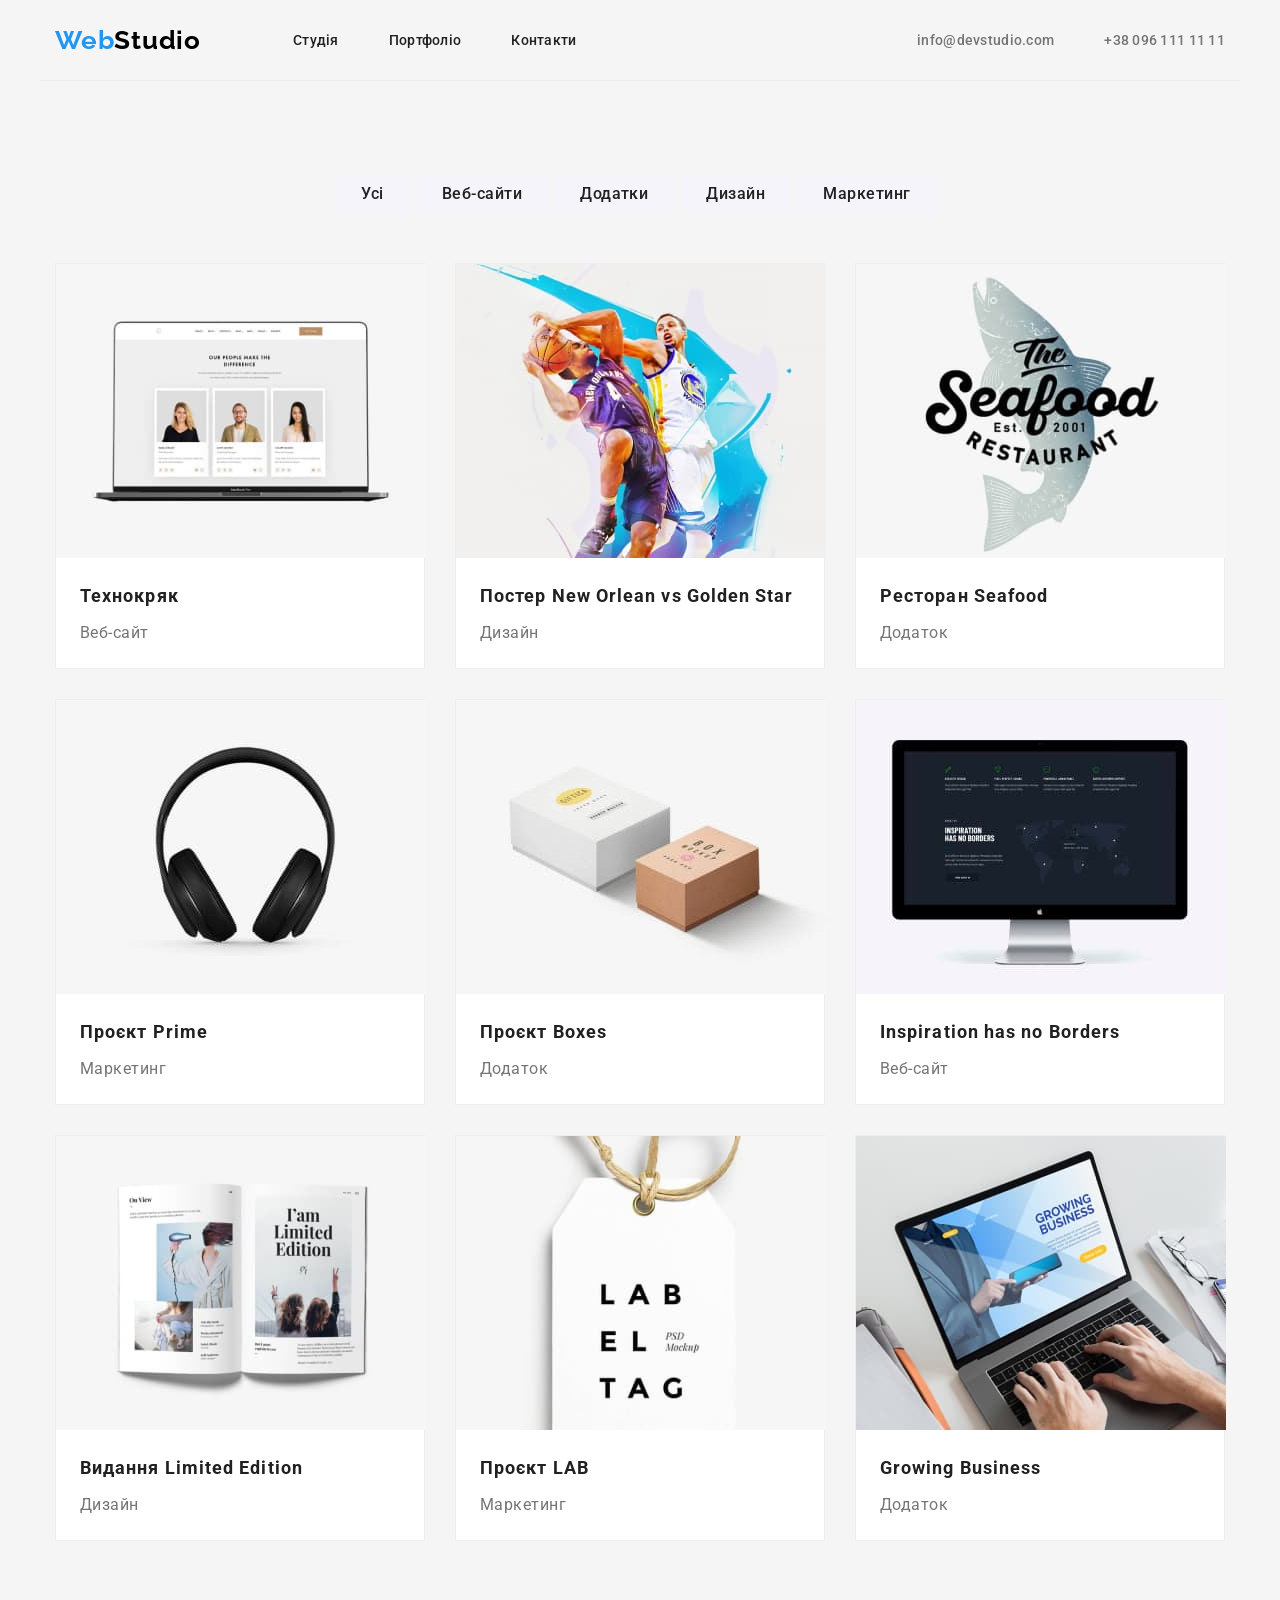
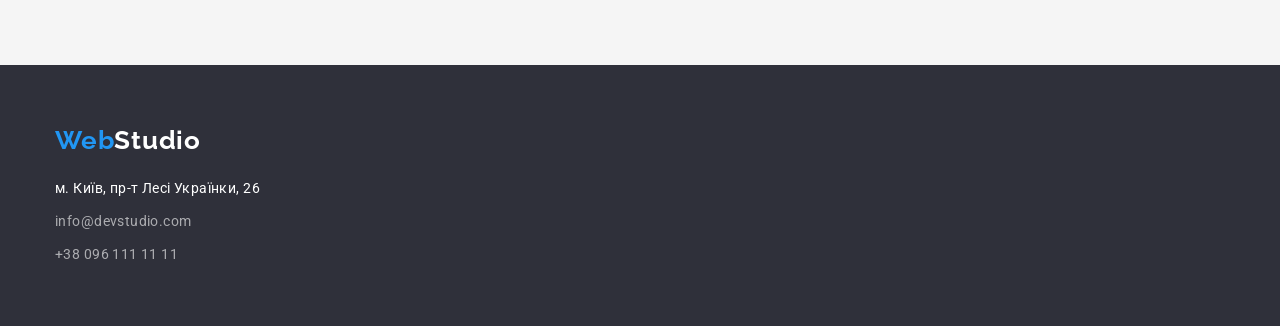
==== portfolio.html @ 557dc830 "Initial commit" ====
<!DOCTYPE html>
<html lang="uk">
  <head>
    <meta charset="UTF-8" />
    <meta http-equiv="X-UA-Compatible" content="IE=edge" />
    <meta name="viewport" content="width=device-width, initial-scale=1.0" />
    <link
      href="https://fonts.googleapis.com/css2?family=Raleway:wght@700&family=Roboto:wght@400;500;700;900&display=swap"
      rel="stylesheet"
    />
    <title>Портфоліо</title>
    <link
      rel="stylesheet"
      href="https://cdnjs.cloudflare.com/ajax/libs/modern-normalize/1.1.0/modern-normalize.min.css"
      integrity="sha512-wpPYUAdjBVSE4KJnH1VR1HeZfpl1ub8YT/NKx4PuQ5NmX2tKuGu6U/JRp5y+Y8XG2tV+wKQpNHVUX03MfMFn9Q=="
      crossorigin="anonymous"
      referrerpolicy="no-referrer"
    />
    <link rel="stylesheet" href="./css/styles.css" />
  </head>
  <body>
    <header class="header">
      <a href="./index.html" class="logotop"><span class="logotopblue">Web</span>Studio</a>
      <nav>
        <ul class="navigation">
          <li class="navigation-item"><a href="./index.html" class="navigation-link">Студія</a></li>
          <li class="navigation-item">
            <a href="./portfolio.html" class="navigation-link">Портфоліо</a>
          </li>
          <li class="navigation-item"><a href="" class="navigation-link">Контакти</a></li>
        </ul>
      </nav>
      <ul class="contact-top">
        <li class="contact-top-item">
          <a href="mailto:info@devstudio.com" class="infotop">info@devstudio.com</a>
        </li>
        <li class="contact-top-item">
          <a href="tel:+380961111111" class="infotop">+38 096 111 11 11</a>
        </li>
      </ul>
    </header>
    <main>
      <section class="section">
        <div class="container">
          <ul class="filter-list">
            <li class="item"><button type="button" class="filter-list-button">Усі</button></li>
            <li class="item">
              <button type="button" class="filter-list-button">Веб-сайти</button>
            </li>
            <li class="item"><button type="button" class="filter-list-button">Додатки</button></li>
            <li class="item"><button type="button" class="filter-list-button">Дизайн</button></li>
            <li class="item">
              <button type="button" class="filter-list-button">Маркетинг</button>
            </li>
          </ul>
          <ul class="project-list">
            <li class="project-list-item">
              <img
                src="./images/portfolio-photo/tehnokryak.jpg"
                alt="Проект Технокряк"
                class="img-project"
                width="370"
              />
              <div class="project-info">
              <h2 class="project-list-header">Технокряк</h2>
              <p class="project-list-text">Веб-сайт</p>
              </div>
            </li>
            <li class="project-list-item">
              <img
                src="./images/portfolio-photo/poster.jpg"
                alt="Постер New Orlean vs Golden Star"
                width="370"
              />
              <div class="project-info">
              <h2 class="project-list-header">Постер New Orlean vs Golden Star</h2>
              <p class="project-list-text">Дизайн</p>
            </div>
            </li>
            <li class="project-list-item">
              <img src="./images/portfolio-photo/seafood.jpg" alt="Ресторан Seafood" width="370" />
              <div class="project-info">
              <h2 class="project-list-header">Ресторан Seafood</h2>
              <p class="project-list-text">Додаток</p>
            </div>
            </li>
            <li class="project-list-item">
              <img src="./images/portfolio-photo/headphones.jpg" alt="Проєкт Prime" width="370" />
              <div class="project-info">
              <h2 class="project-list-header">Проєкт Prime</h2>
              <p class="project-list-text">Маркетинг</p>
            </div>
            </li>
            <li class="project-list-item">
              <img src="./images/portfolio-photo/boxes.jpg" alt="Проєкт Boxes" width="370" />
              <div class="project-info">
              <h2 class="project-list-header">Проєкт Boxes</h2>
              <p class="project-list-text">Додаток</p>
            </div>
            </li>
            <li class="project-list-item">
              <img
                src="./images/portfolio-photo/Inspiration-has-no-Borders.jpg"
                alt="Inspiration has no Borders"
                width="370"
              />
              <div class="project-info">
              <h2 class="project-list-header">Inspiration has no Borders</h2>
              <p class="project-list-text">Веб-сайт</p>
            </div>
            </li>
            <li class="project-list-item">
              <img
                src="./images/portfolio-photo/vydannia-limited-edition.jpg"
                alt="Видання Limited Edition"
                width="370"
              />
              <div class="project-info">
              <h2 class="project-list-header">Видання Limited Edition</h2>
              <p class="project-list-text">Дизайн</p>
            </div>
            </li>
            <li class="project-list-item">
              <img src="./images/portfolio-photo/project-lab.jpg" alt="Проєкт LAB" width="370" />
              <div class="project-info">
              <h2 class="project-list-header">Проєкт LAB</h2>
              <p class="project-list-text">Маркетинг</p>
            </div>
            </li>
            <li class="project-list-item">
              <img
                src="./images/portfolio-photo/growing-business.jpg"
                alt="Growing Business"
                width="370"
              />
              <div class="project-info">
              <h2 class="project-list-header">Growing Business</h2>
              <p class="project-list-text">Додаток</p>
            </div>
            </li>
          </ul>
        </div>
      </section>
    </main>
    <footer class="footer">
      <div class="container">
        <a href="./index.html" class="logo-bottom"><span class="logotopblue">Web</span>Studio</a>
        <address>
          <p class="address-text">м. Київ, пр-т Лесі Українки, 26</p>
          <a href="mailto:info@devstudio.com" class="address-contact">info@devstudio.com</a>
          <a href="tel:+380961111111" class="address-contact">+38 096 111 11 11</a>
        </address>
      </div>
    </footer>
  </body>
</html>
---- css/styles.css ----
:root {
  --text-color: #212121;
  --bgcolor: #F5F5F5;
  --active-color: #2196f3;
  --bgcolor-foter-top: #2f303a;
}

body {
  font-family: 'Roboto';
  background: var(--bgcolor);
  color: var(--text-color);
}

/* Reset tags */
h1,
h2,
h3,
h4,
h5,
h6,
p {
  margin: 0;
}

ul {
  list-style: none;
  margin: 0;
  padding: 0;
}

img {
  display: block;
}

/* end reset tags */

/* defult styles */
.container {
  width: 1200px;
  padding-left: 15px;
  padding-right: 15px;
  margin-left: auto;
  margin-right: auto;
}
.section {
  padding-top: 94px;
  padding-bottom: 94px;
}
.section + .section {
  padding-top: 0;
}

/* header*/

.header {
  display: flex;
  align-items: center;
  width: 1200px;
  padding-left: 15px;
  padding-right: 15px;
  margin-left: auto;
  margin-right: auto;

  border-bottom: 1px solid #ececec;
}
.logotop {
  margin-right: 92px;
  font-family: 'Raleway';
  font-style: normal;
  font-weight: 700;
  font-size: 26px;
  line-height: calc(31 / 26);
  letter-spacing: 0.03em;
  color: #000000;
  text-decoration: none;
}

.logotopblue {
  color: var(--active-color);
}

.navigation {
  display: flex;
  list-style-type: none;
}

.navigation-item {
  margin-right: 50px;
}

.navigation-item:last-child {
  margin-right: 0px;
}

.navigation-link {
  display: block;
  padding-top: 32px;
  padding-bottom: 32px;
  font-weight: 500;
  font-size: 14px;
  line-height: calc(16 / 14);
  letter-spacing: 0.02em;
  text-decoration: none;
  color: var(--text-color);
}

.navigation-link:hover,
.navigation-link:focus {
  color: var(--active-color);
}

.contact-top {
  margin-left: auto;
  display: flex;
}

.contact-top-item + .contact-top-item {
  margin-left: 50px;
}
.infotop {
  padding-top: 32px;
  padding-bottom: 32px;
  font-weight: 500;
  font-size: 14px;
  line-height: calc(16 / 14);
  letter-spacing: 0.02em;
  color: #757575;
  text-decoration: none;
}

.infotop:last-child {
  margin-right: 0px;
}

.infotop:hover,
.infotop:focus {
  color: var(--active-color);
}

/* end header */

/* main */

/* Hero Section */
.hero {
  background: var(--bgcolor-foter-top);
  padding-top: 200px;
  padding-bottom: 200px;
  text-align: center;
}
.hero-header {
  font-weight: 900;
  font-size: 44px;
  line-height: calc(60 / 44);
  letter-spacing: 0.06em;
  text-transform: uppercase;
  color: #ffffff;

  margin-bottom: 30px;
  margin-left: auto;
  margin-right: auto;
  width: 696px;
}
.hero-button {
  background: var(--active-color);
  box-shadow: 0px 4px 4px rgba(0, 0, 0, 0.15);
  border-radius: 4px;
  font-family: 'Roboto';
  font-weight: 700;
  font-size: 16px;
  line-height: calc(30 / 16);
  display: inline-block;
  letter-spacing: 0.06em;
  color: #ffffff;
  border: 0px;
  cursor: pointer;
  padding: 10px 32px;
}

/* advantages */
.advantages-list {
  list-style-type: none;
  display: flex;
}
.advantages-list .item {
  margin-right: 30px;
}
.item:last-child {
  margin-right: 0;
}
.advantages-header {
  margin-bottom: 10px;
  font-weight: 700;
  font-size: 14px;
  line-height: calc(16 / 14);
  letter-spacing: 0.03em;
  text-transform: uppercase;
}
.advantages-text {
  font-size: 14px;
  line-height: calc(24 / 14);
  letter-spacing: 0.03em;
  color: #757575;
}

/* What we do */
.skills-header {
  margin-bottom: 50px;

  font-weight: 700;
  font-size: 36px;
  line-height: calc(42 / 36);
  text-align: center;
  letter-spacing: 0.03em;
}
.skills-list {
  display: flex;
  list-style-type: none;
}
.skills-list .item {
  margin-right: 30px;
}
.item:last-child {
  margin-right: 0;
}

/*Our command */
.command {
  padding-top: 94px;
  padding-bottom: 94px;

  background: #f5f4fa;
}
.command-header {
  margin-bottom: 50px;

  font-weight: 700;
  font-size: 36px;
  line-height: calc(42 / 36);
  text-align: center;
  letter-spacing: 0.03em;
}
.command-list {
  display: flex;
  list-style-type: none;
}
.command-list-item {
  display: block;
  margin-right: 30px;
  text-align: center;
}

.command-list-item:last-child {
  margin-right: 0;
}
.command-images {
  margin-bottom: 30px;
}

.member {
  margin-left: auto;
  margin-right: auto;
  padding-bottom: 30px;
}
.member-header {
  margin-bottom: 10px;

  font-weight: 500;
  font-size: 16px;
  line-height: calc(19 / 16);
  letter-spacing: 0.03em;
}
.member-description {
  font-size: 16px;
  line-height: calc(19 / 16);
  letter-spacing: 0.03em;
  color: #757575;
}
.command-list-item {
  background: #ffffff;
  box-shadow: 0px 1px 3px rgba(0, 0, 0, 0.12), 0px 1px 1px rgba(0, 0, 0, 0.14),
    0px 2px 1px rgba(0, 0, 0, 0.2);
  border-radius: 0px 0px 4px 4px;
}

/* footer */
.footer {
  padding-top: 60px;
  padding-bottom: 60px;

  background: var(--bgcolor-foter-top);
}
.logo-bottom {
  display: block;

  margin-bottom: 20px;

  font-family: 'Raleway';
  font-weight: 700;
  font-size: 26px;
  line-height: calc(31 / 26);
  letter-spacing: 0.03em;
  color: #ffffff;
  text-decoration: none;
}
.address-text {
  margin-bottom: 9px;
  font-style: normal;
  font-size: 14px;
  line-height: calc(24 / 14);
  letter-spacing: 0.03em;
  color: #ffffff;
}
.address-contact {
  display: block;
  font-style: normal;
  font-size: 14px;
  line-height: calc(24 / 14);
  letter-spacing: 0.03em;
  color: rgba(255, 255, 255, 0.6);
  text-decoration: none;
}
.address-contact:not(:last-child) {
  margin-bottom: 9px;
}
.address-contact:hover,
.address-contact:focus {
  color: var(--active-color);
}
.filter-list {
  list-style-type: none;
  display: flex;
  justify-content: center;
  margin-bottom: 50px;
}
.filter-list .item {
  margin-right: 8px;
}
.filter-list-button {
  padding-top: 6px;
  padding-bottom: 6px;
  padding-left: 22px;
  padding-right: 22px;

  font-family: 'Roboto';
  font-style: normal;
  font-weight: 500;
  font-size: 16px;
  line-height: calc(26 / 16);
  text-align: center;
  letter-spacing: 0.03em;
  color: var(--text-color);
  background: #f5f4fa;
  border-radius: 4px;
  border: 0px;
  cursor: pointer;
}
.filter-list-button:first-child {
  padding-top: 6px;
  padding-bottom: 6px;
  padding-left: 25px;
  padding-right: 25px;
}
.filter-list-button:hover,
.filter-list-button:focus {
  background: var(--active-color);
  color: #ffffff;
  box-shadow: 0px 3px 1px rgba(0, 0, 0, 0.1), 0px 1px 2px rgba(0, 0, 0, 0.08),
    0px 2px 2px rgba(0, 0, 0, 0.12);
}
.project-list {
  list-style-type: none;
  display: flex;
  flex-wrap: wrap;
}
.project-list-item {
  background: #ffffff;
  width: 370px;
  border: 1px solid #eeeeee;
  margin-right: 30px;
  margin-bottom: 30px;
}
.project-list-item:nth-child(3n) {
  margin-right: 0;
}

.project-info {
 padding-left: 24px;
 padding-right: 24px;
 padding-bottom: 20px;
 padding-top: 20px;
}

.project-list-header {
  margin-bottom: 4px;

  font-weight: 700;
  font-size: 18px;
  line-height: calc(36 / 18);
  letter-spacing: 0.06em;
  color: var(--text-color);
}
.project-list-text {
  font-size: 16px;
  line-height: calc(30 / 16);
  letter-spacing: 0.03em;
  color: #757575;
}
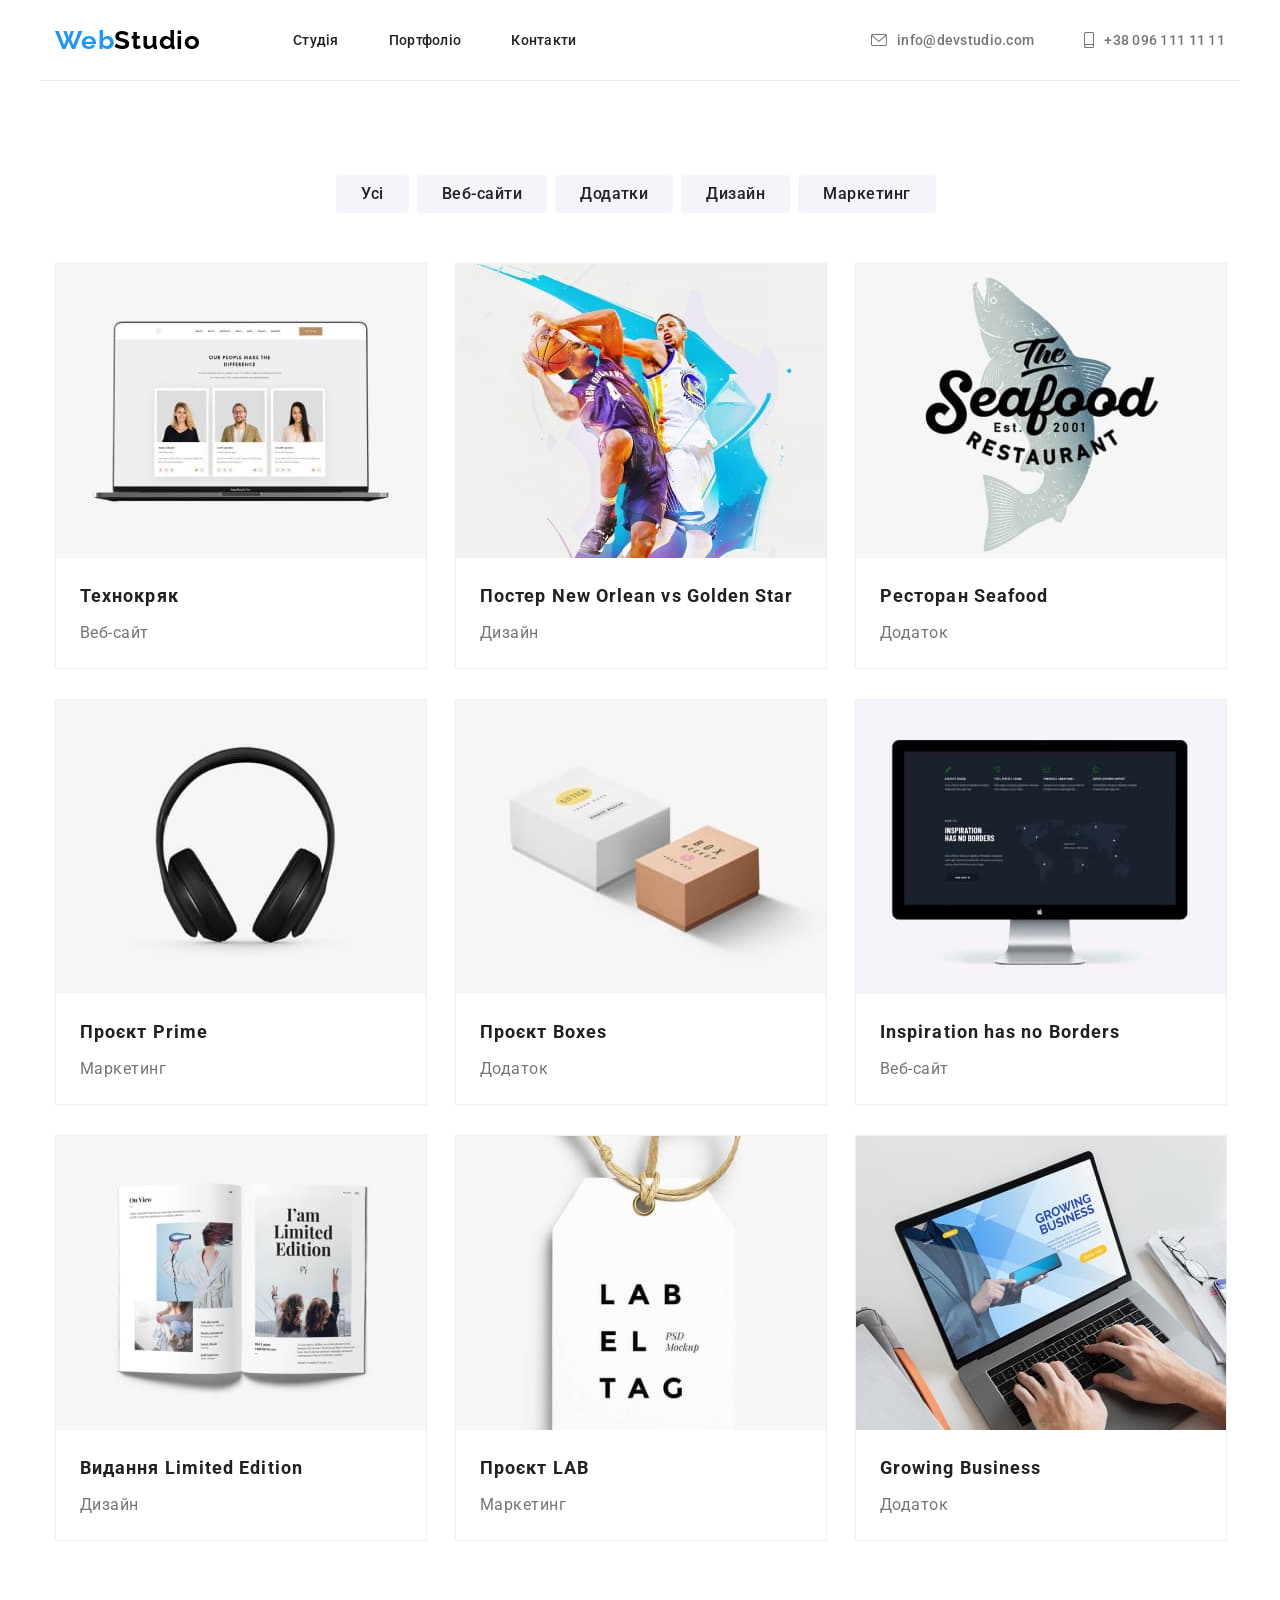
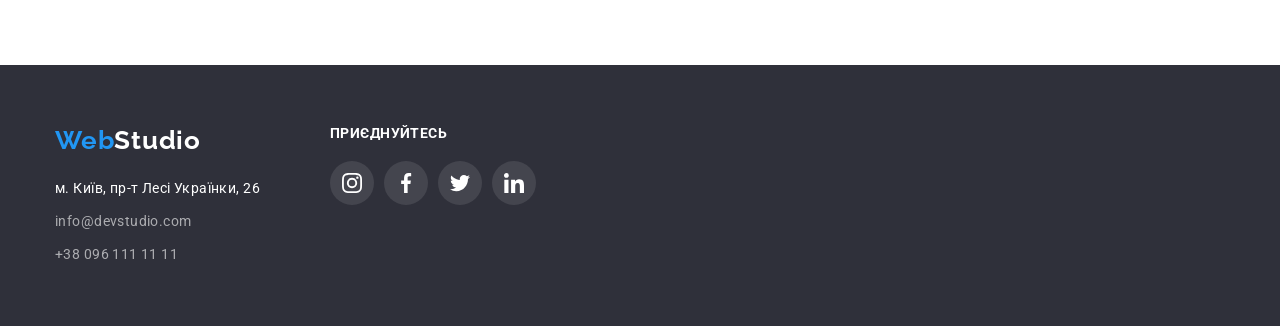
==== commit b189ec0b: "add icons add icons html" ====
--- a/portfolio.html
+++ b/portfolio.html
@@ -32,10 +32,20 @@
       </nav>
       <ul class="contact-top">
         <li class="contact-top-item">
-          <a href="mailto:info@devstudio.com" class="infotop">info@devstudio.com</a>
+          <a href="mailto:info@devstudio.com" class="infotop">
+            <svg class="contact_header_icon" width="16" height="12">
+              <use href="./images/icons_sprite.svg#icon-envelope"></use>
+            </svg>
+            info@devstudio.com</a
+          >
         </li>
         <li class="contact-top-item">
-          <a href="tel:+380961111111" class="infotop">+38 096 111 11 11</a>
+          <a href="tel:+380961111111" class="infotop">
+            <svg class="contact_header_icon" width="10" height="16">
+              <use href="./images/icons_sprite.svg#icon-smartphone"></use>
+            </svg>
+            +38 096 111 11 11</a
+          >
         </li>
       </ul>
     </header>
@@ -55,88 +65,110 @@
           </ul>
           <ul class="project-list">
             <li class="project-list-item">
-              <img
-                src="./images/portfolio-photo/tehnokryak.jpg"
-                alt="Проект Технокряк"
-                class="img-project"
-                width="370"
-              />
-              <div class="project-info">
-              <h2 class="project-list-header">Технокряк</h2>
-              <p class="project-list-text">Веб-сайт</p>
-              </div>
-            </li>
-            <li class="project-list-item">
-              <img
-                src="./images/portfolio-photo/poster.jpg"
-                alt="Постер New Orlean vs Golden Star"
-                width="370"
-              />
-              <div class="project-info">
-              <h2 class="project-list-header">Постер New Orlean vs Golden Star</h2>
-              <p class="project-list-text">Дизайн</p>
-            </div>
-            </li>
-            <li class="project-list-item">
-              <img src="./images/portfolio-photo/seafood.jpg" alt="Ресторан Seafood" width="370" />
-              <div class="project-info">
-              <h2 class="project-list-header">Ресторан Seafood</h2>
-              <p class="project-list-text">Додаток</p>
-            </div>
-            </li>
-            <li class="project-list-item">
-              <img src="./images/portfolio-photo/headphones.jpg" alt="Проєкт Prime" width="370" />
-              <div class="project-info">
-              <h2 class="project-list-header">Проєкт Prime</h2>
-              <p class="project-list-text">Маркетинг</p>
-            </div>
-            </li>
-            <li class="project-list-item">
-              <img src="./images/portfolio-photo/boxes.jpg" alt="Проєкт Boxes" width="370" />
-              <div class="project-info">
-              <h2 class="project-list-header">Проєкт Boxes</h2>
-              <p class="project-list-text">Додаток</p>
-            </div>
-            </li>
-            <li class="project-list-item">
-              <img
-                src="./images/portfolio-photo/Inspiration-has-no-Borders.jpg"
-                alt="Inspiration has no Borders"
-                width="370"
-              />
-              <div class="project-info">
-              <h2 class="project-list-header">Inspiration has no Borders</h2>
-              <p class="project-list-text">Веб-сайт</p>
-            </div>
-            </li>
-            <li class="project-list-item">
-              <img
-                src="./images/portfolio-photo/vydannia-limited-edition.jpg"
-                alt="Видання Limited Edition"
-                width="370"
-              />
-              <div class="project-info">
-              <h2 class="project-list-header">Видання Limited Edition</h2>
-              <p class="project-list-text">Дизайн</p>
-            </div>
-            </li>
-            <li class="project-list-item">
-              <img src="./images/portfolio-photo/project-lab.jpg" alt="Проєкт LAB" width="370" />
-              <div class="project-info">
-              <h2 class="project-list-header">Проєкт LAB</h2>
-              <p class="project-list-text">Маркетинг</p>
-            </div>
-            </li>
-            <li class="project-list-item">
-              <img
-                src="./images/portfolio-photo/growing-business.jpg"
-                alt="Growing Business"
-                width="370"
-              />
-              <div class="project-info">
-              <h2 class="project-list-header">Growing Business</h2>
-              <p class="project-list-text">Додаток</p>
-            </div>
+              <a href="" class="project-list-link">
+                <img
+                  src="./images/portfolio-photo/tehnokryak.jpg"
+                  alt="Проект Технокряк"
+                  class="img-project"
+                  width="370"
+                />
+                <div class="project-info">
+                  <h2 class="project-list-header">Технокряк</h2>
+                  <p class="project-list-text">Веб-сайт</p>
+                </div>
+              </a>
+            </li>
+            <li class="project-list-item">
+              <a href="" class="project-list-link">
+                <img
+                  src="./images/portfolio-photo/poster.jpg"
+                  alt="Постер New Orlean vs Golden Star"
+                  width="370"
+                />
+                <div class="project-info">
+                  <h2 class="project-list-header">Постер New Orlean vs Golden Star</h2>
+                  <p class="project-list-text">Дизайн</p>
+                </div>
+              </a>
+            </li>
+            <li class="project-list-item">
+              <a href="" class="project-list-link">
+                <img
+                  src="./images/portfolio-photo/seafood.jpg"
+                  alt="Ресторан Seafood"
+                  width="370"
+                />
+                <div class="project-info">
+                  <h2 class="project-list-header">Ресторан Seafood</h2>
+                  <p class="project-list-text">Додаток</p>
+                </div>
+              </a>
+            </li>
+            <li class="project-list-item">
+              <a href="" class="project-list-link">
+                <img src="./images/portfolio-photo/headphones.jpg" alt="Проєкт Prime" width="370" />
+                <div class="project-info">
+                  <h2 class="project-list-header">Проєкт Prime</h2>
+                  <p class="project-list-text">Маркетинг</p>
+                </div>
+              </a>
+            </li>
+            <li class="project-list-item">
+              <a href="" class="project-list-link">
+                <img src="./images/portfolio-photo/boxes.jpg" alt="Проєкт Boxes" width="370" />
+                <div class="project-info">
+                  <h2 class="project-list-header">Проєкт Boxes</h2>
+                  <p class="project-list-text">Додаток</p>
+                </div>
+              </a>
+            </li>
+            <li class="project-list-item">
+              <a href="" class="project-list-link">
+                <img
+                  src="./images/portfolio-photo/Inspiration-has-no-Borders.jpg"
+                  alt="Inspiration has no Borders"
+                  width="370"
+                />
+                <div class="project-info">
+                  <h2 class="project-list-header">Inspiration has no Borders</h2>
+                  <p class="project-list-text">Веб-сайт</p>
+                </div>
+              </a>
+            </li>
+            <li class="project-list-item">
+              <a href="" class="project-list-link">
+                <img
+                  src="./images/portfolio-photo/vydannia-limited-edition.jpg"
+                  alt="Видання Limited Edition"
+                  width="370"
+                />
+                <div class="project-info">
+                  <h2 class="project-list-header">Видання Limited Edition</h2>
+                  <p class="project-list-text">Дизайн</p>
+                </div>
+              </a>
+            </li>
+            <li class="project-list-item">
+              <a href="" class="project-list-link">
+                <img src="./images/portfolio-photo/project-lab.jpg" alt="Проєкт LAB" width="370" />
+                <div class="project-info">
+                  <h2 class="project-list-header">Проєкт LAB</h2>
+                  <p class="project-list-text">Маркетинг</p>
+                </div>
+              </a>
+            </li>
+            <li class="project-list-item">
+              <a href="" class="project-list-link">
+                <img
+                  src="./images/portfolio-photo/growing-business.jpg"
+                  alt="Growing Business"
+                  width="370"
+                />
+                <div class="project-info">
+                  <h2 class="project-list-header">Growing Business</h2>
+                  <p class="project-list-text">Додаток</p>
+                </div>
+              </a>
             </li>
           </ul>
         </div>
@@ -144,12 +176,75 @@
     </main>
     <footer class="footer">
       <div class="container">
-        <a href="./index.html" class="logo-bottom"><span class="logotopblue">Web</span>Studio</a>
-        <address>
-          <p class="address-text">м. Київ, пр-т Лесі Українки, 26</p>
-          <a href="mailto:info@devstudio.com" class="address-contact">info@devstudio.com</a>
-          <a href="tel:+380961111111" class="address-contact">+38 096 111 11 11</a>
-        </address>
+        <div class="footer-info">
+          <div class="adress-block">
+            <a href="./index.html" class="logo-bottom">
+              <span class="logotopblue">Web</span>Studio
+            </a>
+            <address>
+              <p class="address-text">м. Київ, пр-т Лесі Українки, 26</p>
+              <a href="mailto:info@devstudio.com" class="address-contact">info@devstudio.com</a>
+              <a href="tel:+380961111111" class="address-contact">+38 096 111 11 11</a>
+            </address>
+          </div>
+          <div class="footer-socials">
+            <h3 class="socials-footer-header">приєднуйтесь</h3>
+            <ul class="socials-bottom-icon">
+              <li class="social_icons_item">
+                <a
+                  href="https://www.instagram.com/"
+                  class="bottom-social-link"
+                  target="_blank"
+                  rel="noprener noreferrer"
+                  aria-label="Instagram icon"
+                >
+                  <svg class="social-icon-buttom" weight="20" height="20">
+                    <use href="./images/icons_sprite.svg#icon-instagram"></use>
+                  </svg>
+                </a>
+              </li>
+              <li class="social_icons_item">
+                <a
+                  href="https://www.facebook.com/"
+                  class="bottom-social-link"
+                  target="_blank"
+                  rel="noprener noreferrer"
+                  aria-label="Instagram icon"
+                >
+                  <svg class="social-icon-buttom" weight="20" height="20">
+                    <use href="./images/icons_sprite.svg#icon-facebook"></use>
+                  </svg>
+                </a>
+              </li>
+              <li class="social_icons_item">
+                <a
+                  href="https://twitter.com/"
+                  class="bottom-social-link"
+                  target="_blank"
+                  rel="noprener noreferrer"
+                  aria-label="Instagram icon"
+                >
+                  <svg class="social-icon-buttom" weight="20" height="20">
+                    <use href="./images/icons_sprite.svg#icon-twitter"></use>
+                  </svg>
+                </a>
+              </li>
+              <li class="social_icons_item">
+                <a
+                  href="https://www.linkedin.com/"
+                  class="bottom-social-link"
+                  target="_blank"
+                  rel="noprener noreferrer"
+                  aria-label="Instagram icon"
+                >
+                  <svg class="social-icon-buttom" weight="20" height="20">
+                    <use href="./images/icons_sprite.svg#icon-linkedin"></use>
+                  </svg>
+                </a>
+              </li>
+            </ul>
+          </div>
+        </div>
       </div>
     </footer>
   </body>
--- a/css/styles.css
+++ b/css/styles.css
@@ -1,6 +1,6 @@
 :root {
   --text-color: #212121;
-  --bgcolor: #F5F5F5;
+  --bgcolor: #fff;
   --active-color: #2196f3;
   --bgcolor-foter-top: #2f303a;
 }
@@ -60,7 +60,6 @@
   padding-right: 15px;
   margin-left: auto;
   margin-right: auto;
-
   border-bottom: 1px solid #ececec;
 }
 .logotop {
@@ -118,6 +117,8 @@
   margin-left: 50px;
 }
 .infotop {
+  display: flex;
+  align-items: center;
   padding-top: 32px;
   padding-bottom: 32px;
   font-weight: 500;
@@ -137,16 +138,27 @@
   color: var(--active-color);
 }
 
+.contact_header_icon {
+  margin-right: 10px;
+  fill: currentColor;
+}
 /* end header */
 
 /* main */
 
 /* Hero Section */
 .hero {
-  background: var(--bgcolor-foter-top);
+  max-width: 1600px;
+  background-color: var(--bgcolor-foter-top);
+  background-image: linear-gradient(rgba(47, 48, 58, 0.4), rgba(47, 48, 58, 0.4)),
+    url(../images/background-hero.jpg);
+  background-repeat: no-repeat;
+  background-position: center;
   padding-top: 200px;
   padding-bottom: 200px;
   text-align: center;
+  margin-left: auto;
+  margin-right: auto;
 }
 .hero-header {
   font-weight: 900;
@@ -188,6 +200,14 @@
 .item:last-child {
   margin-right: 0;
 }
+.advantages_image {
+  padding-left: 100px;
+  padding-right: 100px;
+  padding-top: 25px;
+  padding-bottom: 25px;
+  background-color: #f5f4fa;
+  margin-bottom: 30px;
+}
 .advantages-header {
   margin-bottom: 10px;
   font-weight: 700;
@@ -248,6 +268,10 @@
   display: block;
   margin-right: 30px;
   text-align: center;
+  background: #ffffff;
+  box-shadow: 0px 1px 3px rgba(0, 0, 0, 0.12), 0px 1px 1px rgba(0, 0, 0, 0.14),
+    0px 2px 1px rgba(0, 0, 0, 0.2);
+  border-radius: 0px 0px 4px 4px;
 }
 
 .command-list-item:last-child {
@@ -275,24 +299,100 @@
   line-height: calc(19 / 16);
   letter-spacing: 0.03em;
   color: #757575;
-}
-.command-list-item {
-  background: #ffffff;
-  box-shadow: 0px 1px 3px rgba(0, 0, 0, 0.12), 0px 1px 1px rgba(0, 0, 0, 0.14),
-    0px 2px 1px rgba(0, 0, 0, 0.2);
-  border-radius: 0px 0px 4px 4px;
+  margin-bottom: 16px;
+}
+
+.social_icons_list {
+  list-style-type: none;
+  margin: 0;
+  padding: 0;
+
+  display: flex;
+  justify-content: center;
+  align-items: center;
+  gap: 10px;
+}
+.social_icons_item {
+}
+
+.social-link {
+  display: flex;
+  justify-content: center;
+  align-items: center;
+  width: 44px;
+  height: 44px;
+  border-radius: 50%;
+  background-color: #fff;
+  align-items: center;
+  justify-content: center;
+}
+
+.social-icon {
+  fill: #afb1b8;
+}
+
+.social-link:hover,
+.social-link:focus {
+  background-color: var(--active-color);
+}
+.social-link:hover .social-icon,
+.social-link:focus .social-icon {
+  fill: #fff;
+}
+
+.company-list {
+  list-style-type: none;
+  margin: 0;
+  padding: 0;
+
+  display: flex;
+  justify-content: center;
+  align-items: center;
+  gap: 30px;
+}
+.company-list-item {
+  width: 170px;
+  height: 92px;
+}
+
+.company-link {
+  display: flex;
+  border: 1px solid #afb1b8;
+  border-radius: 4px;
+  padding: 15px 32px;
+  justify-content: center;
+  align-items: center;
+}
+.company-icon {
+  fill: #afb1b8;
+}
+
+.company-link:hover,
+.company-link:focus {
+  border: 1px solid var(--active-color);
+}
+
+.company-link:hover .company-icon,
+.company-link:focus .company-icon {
+  fill: var(--active-color);
 }
 
 /* footer */
+
 .footer {
   padding-top: 60px;
   padding-bottom: 60px;
-
   background: var(--bgcolor-foter-top);
+}
+.footer-info {
+  display: flex;
+}
+
+.adress-block {
+  margin-right: 70px;
 }
 .logo-bottom {
   display: block;
-
   margin-bottom: 20px;
 
   font-family: 'Raleway';
@@ -301,6 +401,7 @@
   line-height: calc(31 / 26);
   letter-spacing: 0.03em;
   color: #ffffff;
+
   text-decoration: none;
 }
 .address-text {
@@ -327,6 +428,44 @@
 .address-contact:focus {
   color: var(--active-color);
 }
+
+.footer-socials {
+}
+.socials-footer-header {
+  margin-bottom: 20px;
+  font-style: normal;
+  font-weight: 700;
+  font-size: 14px;
+  line-height: calc(16 / 14);
+  letter-spacing: 0.03em;
+  text-transform: uppercase;
+  color: #fff;
+}
+.socials-bottom-icon {
+  display: flex;
+  gap: 10px;
+}
+.bottom-social-link {
+  display: flex;
+  justify-content: center;
+  align-items: center;
+  width: 44px;
+  height: 44px;
+  border-radius: 50%;
+  background-color: rgba(255, 255, 255, 0.1);
+  align-items: center;
+  justify-content: center;
+}
+
+.social-icon-buttom {
+  fill: #fff;
+}
+
+.bottom-social-link:hover,
+.bottom-social-link:focus {
+  background-color: var(--active-color);
+}
+
 .filter-list {
   list-style-type: none;
   display: flex;
@@ -374,21 +513,30 @@
   flex-wrap: wrap;
 }
 .project-list-item {
-  background: #ffffff;
-  width: 370px;
-  border: 1px solid #eeeeee;
+  display: flex;
   margin-right: 30px;
   margin-bottom: 30px;
-}
+  width: 370px;
+}
+
 .project-list-item:nth-child(3n) {
   margin-right: 0;
 }
+.project-list-link {
+  border: 1px solid #eeeeee;
+  text-decoration: none;
+  background: #ffffff;
+}
+.project-list-link:hover {
+  box-shadow: 0px 1px 1px rgba(0, 0, 0, 0.12), 0px 4px 4px rgba(0, 0, 0, 0.06),
+    1px 4px 6px rgba(0, 0, 0, 0.16);
+}
 
 .project-info {
- padding-left: 24px;
- padding-right: 24px;
- padding-bottom: 20px;
- padding-top: 20px;
+  padding-left: 24px;
+  padding-right: 24px;
+  padding-bottom: 20px;
+  padding-top: 20px;
 }
 
 .project-list-header {
